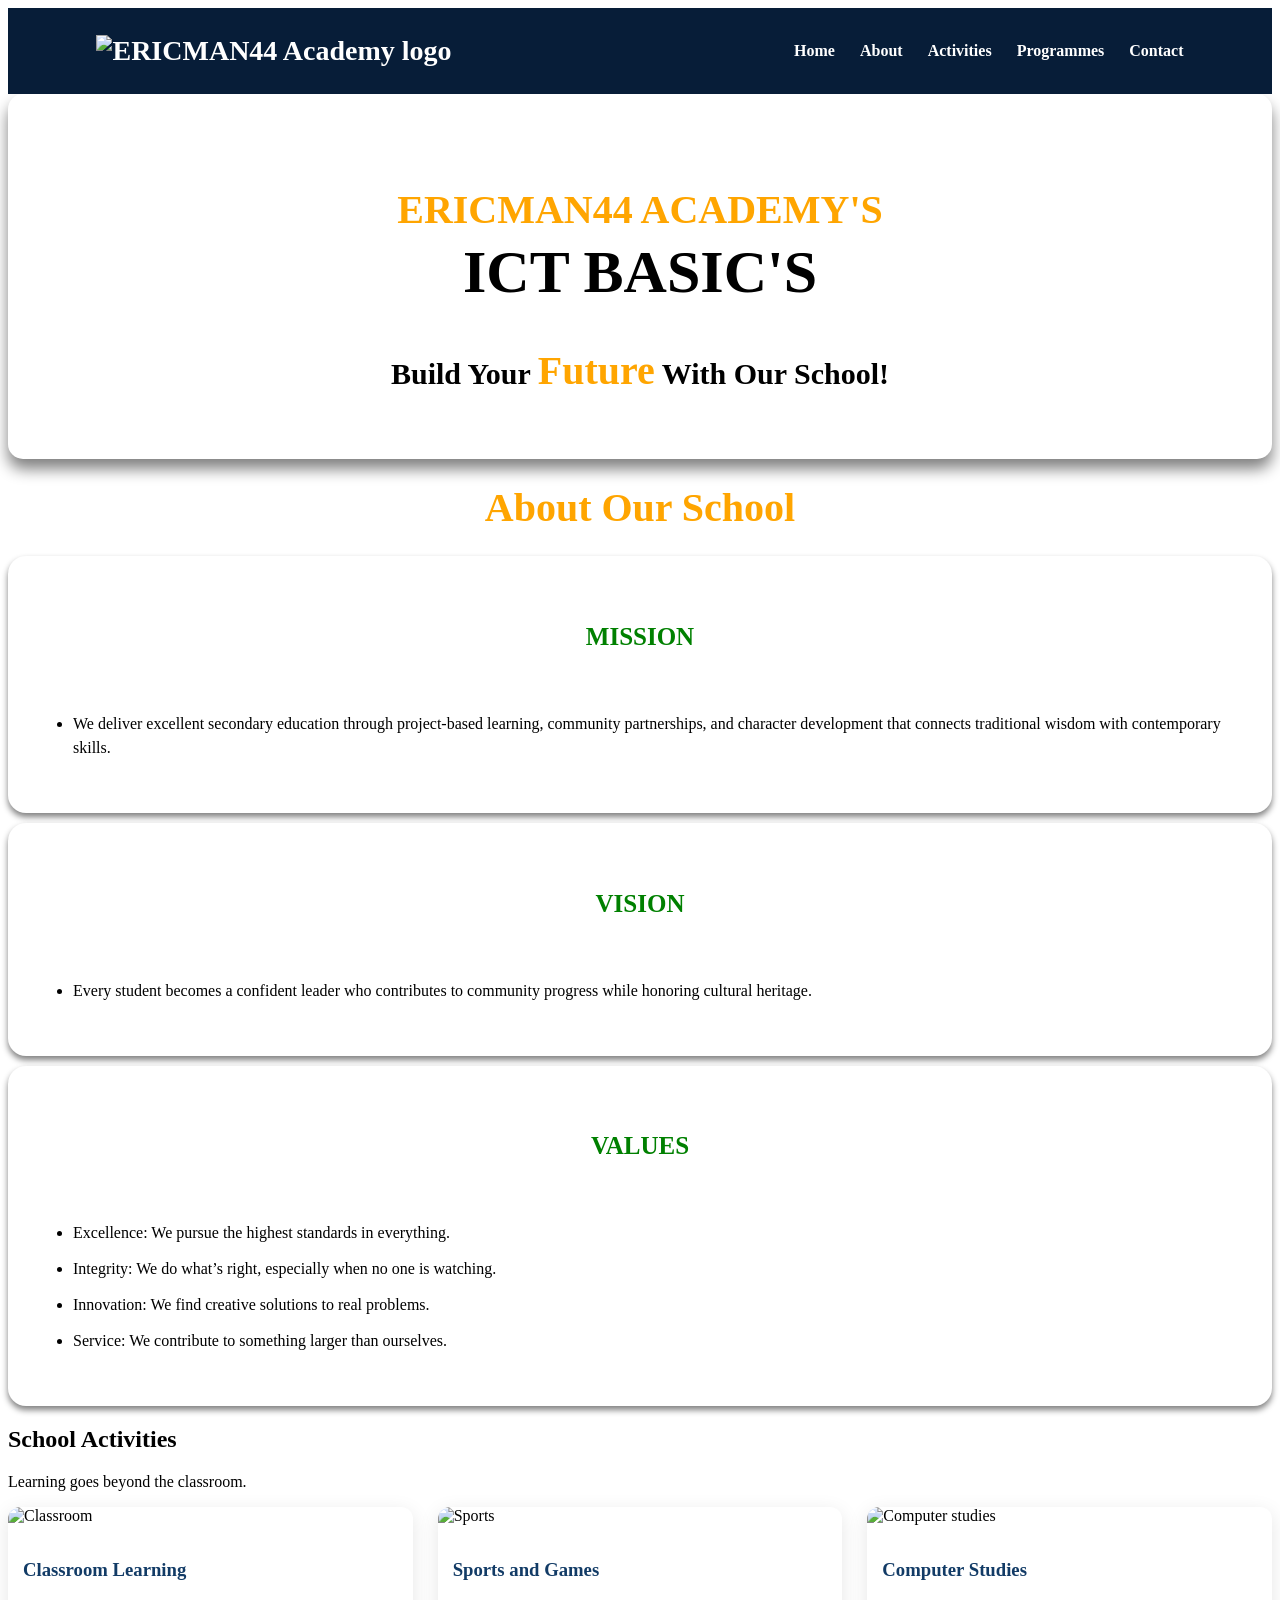
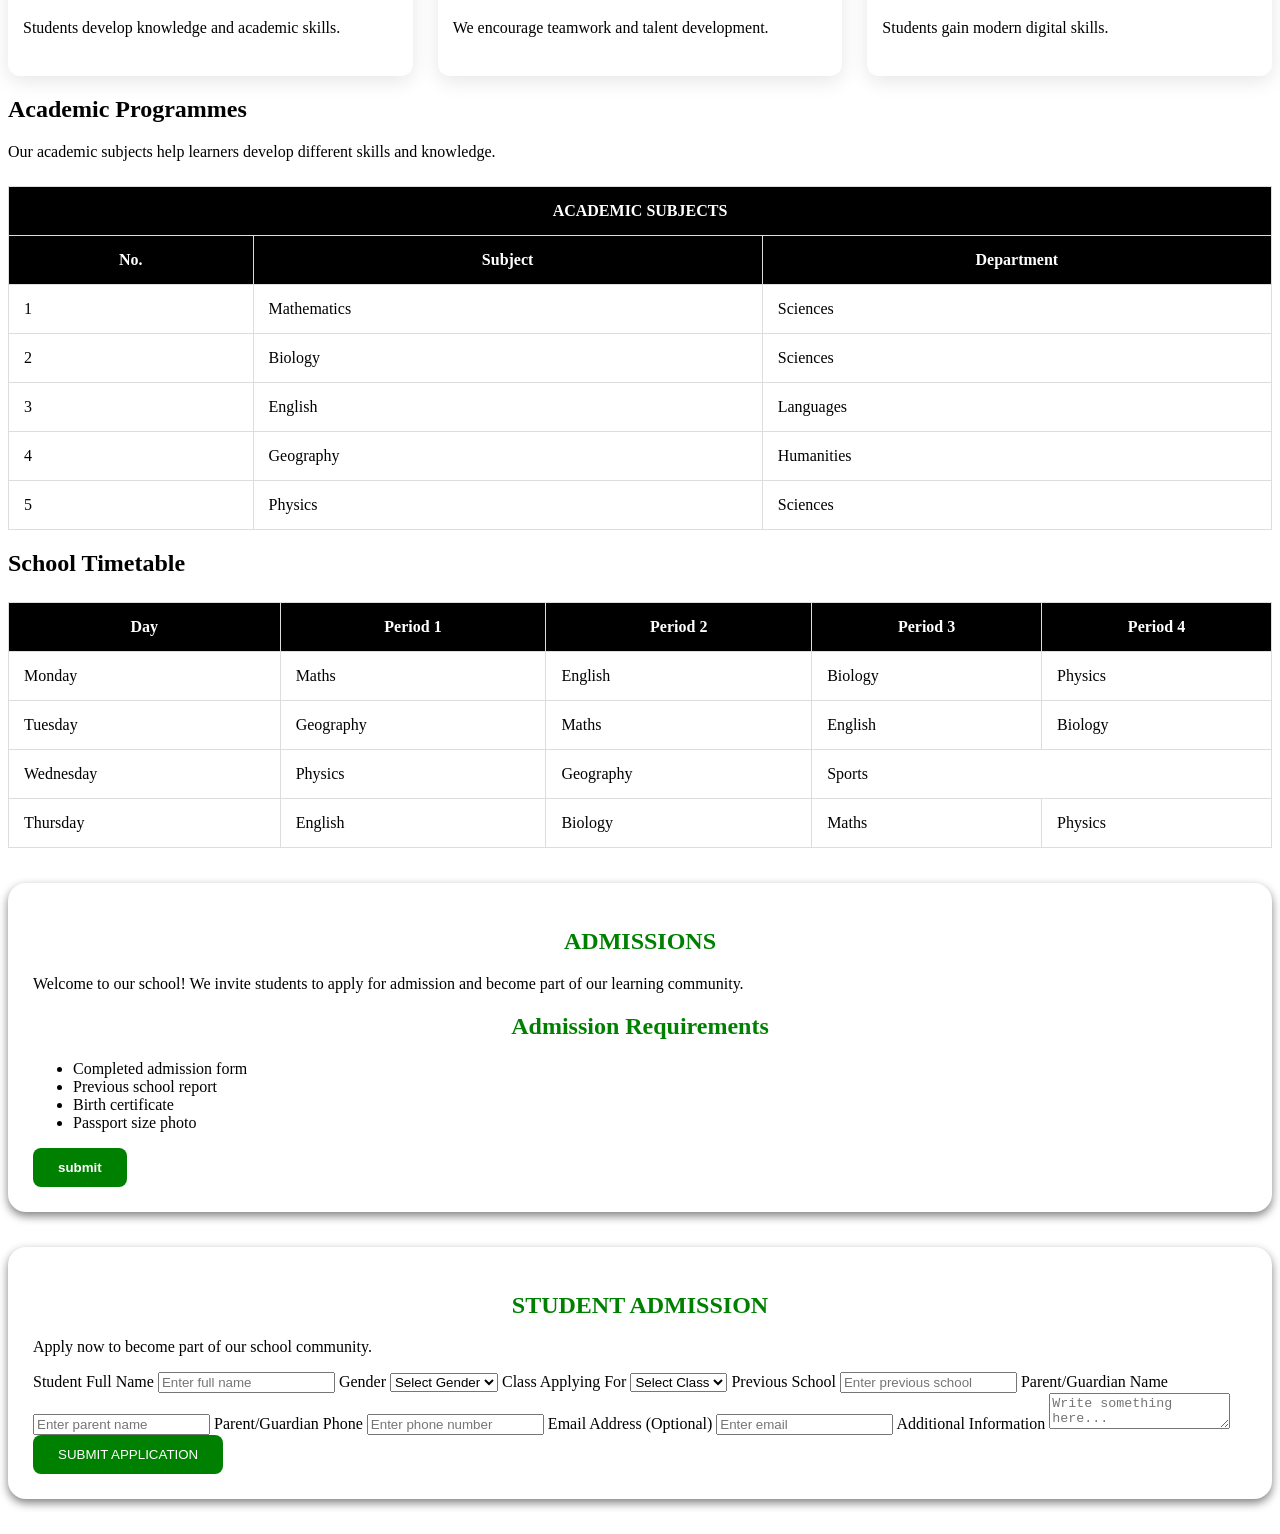
==== index.html @ e3e267e8 "Add files via upload" ====
<!DOCTYPE html>
<html lang="en">

<head>
  <meta charset="UTF-8">
  <meta name="viewport" content="width=device-width, initial-scale=1">
  <title>ERICMAN44 Academy | ICT Basics School</title>
  <meta name="description" content="ERICMAN44 Academy offers ICT and secondary education. Apply for admission today.">
  <link rel="icon" href="https://i.postimg.cc/7Yw3tvWm/file-00000000a6fc820887e0f2f9cf1c57c9.png">
  <meta property="og:image" content="https://i.postimg.cc/R0LdZM8k/file-000000005c0482089b9b3dc74220c206.png">
  <meta property="og:title" content="ERICMAN44 Academy">
  <meta property="og:description" content="ERICMAN44 Academy offers ICT and secondary education. Apply for admission today.">
  <link rel="stylesheet" href="style.css">
</head>

<body>
  <nav class="navbar">
    <div class="logo">
      <img src="https://i.postimg.cc/7Yw3tvWm/file-00000000a6fc820887e0f2f9cf1c57c9.png" width="200px" alt="ERICMAN44 Academy logo">
    </div>

    <button class="menu-btn" id="menuBtn">☰</button>

    <ul class="nav-links" id="navLinks">
      <li><a href="#home">Home</a></li>
      <li><a href="#about">About</a></li>
      <li><a href="#activities">Activities</a></li>
      <li><a href="#programmes">Programmes</a></li>
      <li><a href="#contact">Contact</a></li>
    </ul>
  </nav>

  <header id="home">
    <h1><span>ERICMAN44 ACADEMY'S</span><br>ICT BASIC'S</h1>
    <p>Build Your <span>Future</span> With Our School!</p>
  </header>

  <small-heading id="about">
    <h2><b><span>About Our School</span></b></h2>
  </small-heading>

  <div class="container">
    <h5>MISSION</h5>
    <ul>
      <li>We deliver excellent secondary education through project-based learning, community partnerships, and character development that connects traditional wisdom with contemporary skills.</li>
    </ul>
  </div>

  <div class="container">
    <h5>VISION</h5>
    <ul>
      <li>Every student becomes a confident leader who contributes to community progress while honoring cultural heritage.</li>
    </ul>
  </div>

  <div class="container">
    <h5>VALUES</h5>
    <ul>
      <li>Excellence: We pursue the highest standards in everything.</li>
      <li>Integrity: We do what’s right, especially when no one is watching.</li>
      <li>Innovation: We find creative solutions to real problems.</li>
      <li>Service: We contribute to something larger than ourselves.</li>
    </ul>
  </div>

  <h2 id="activities">School Activities</h2>

  <p class="description">
    Learning goes beyond the classroom.
  </p>

  <div class="activity-grid">

    <div class="activity-card">
      <img src="https://i.postimg.cc/Vk3QWNH6/images-(6).jpg" alt="Classroom">
      <h3>Classroom Learning</h3>
      <p>Students develop knowledge and academic skills.</p>
    </div>

    <div class="activity-card">
      <img src="https://i.postimg.cc/bw0H3Cmg/images-(8).jpg" alt="Sports">
      <h3>Sports and Games</h3>
      <p>We encourage teamwork and talent development.</p>
    </div>

    <div class="activity-card">
      <img src="https://images.unsplash.com/photo-1516321318423-f06f85e504b3?w=700" alt="Computer studies">
      <h3>Computer Studies</h3>
      <p>Students gain modern digital skills.</p>
    </div>
  </div>

  <section id="programmes" class="section">

    <h2>Academic Programmes</h2>

    <p class="description">
      Our academic subjects help learners develop
      different skills and knowledge.
    </p>

    <div class="table-container">

      <table>
        <tr>
          <th colspan="3">ACADEMIC SUBJECTS</th>
        </tr>

        <tr>
          <th>No.</th>
          <th>Subject</th>
          <th>Department</th>
        </tr>

        <tr><td>1</td><td>Mathematics</td><td>Sciences</td></tr>
        <tr><td>2</td><td>Biology</td><td>Sciences</td></tr>
        <tr><td>3</td><td>English</td><td>Languages</td></tr>
        <tr><td>4</td><td>Geography</td><td>Humanities</td></tr>
        <tr><td>5</td><td>Physics</td><td>Sciences</td></tr>
      </table>

    </div>

  </section>

  <section id="timetable" class="section">

    <h2>School Timetable</h2>

    <div class="table-container">

      <table>
        <tr>
          <th>Day</th>
          <th>Period 1</th>
          <th>Period 2</th>
          <th>Period 3</th>
          <th>Period 4</th>
        </tr>

        <tr>
          <td>Monday</td>
          <td>Maths</td>
          <td>English</td>
          <td>Biology</td>
          <td>Physics</td>
        </tr>

        <tr>
          <td>Tuesday</td>
          <td>Geography</td>
          <td>Maths</td>
          <td>English</td>
          <td>Biology</td>
        </tr>

        <tr>
          <td>Wednesday</td>
          <td>Physics</td>
          <td>Geography</td>
          <td colspan="2">Sports</td>
        </tr>

        <tr>
          <td>Thursday</td>
          <td>English</td>
          <td>Biology</td>
          <td>Maths</td>
          <td>Physics</td>
        </tr>
      </table>

    </div>

  </section>

  <div class="admissions">
    <h2>ADMISSIONS</h2>
    <p>Welcome to our school! We invite students to apply for admission and become part of our learning community.</p>
    <h2><b>Admission Requirements</b></h2>
    <ul>
      <li>Completed admission form</li>
      <li>Previous school report</li>
      <li>Birth certificate</li>
      <li>Passport size photo</li>
    </ul>
    <button>submit</button>
  </div>

  <section class="admissionn">
    <h2>STUDENT ADMISSION</h2>
    <p>Apply now to become part of our school community.</p>

    <form id="admissionForm">

      <label>Student Full Name</label>
      <input type="text" placeholder="Enter full name" required>

      <label>Gender</label>
      <select required>
        <option value="">Select Gender</option>
        <option>Male</option>
        <option>Female</option>
      </select>

      <label>Class Applying For</label>
      <select required>
        <option value="">Select Class</option>
        <option>S1</option>
        <option>S2</option>
        <option>S3</option>
        <option>S4</option>
        <option>S5</option>
        <option>S6</option>
      </select>

      <label>Previous School</label>
      <input type="text" placeholder="Enter previous school">

      <label>Parent/Guardian Name</label>
      <input type="text" placeholder="Enter parent name" required>

      <label>Parent/Guardian Phone</label>
      <input type="tel" placeholder="Enter phone number" required>

      <label>Email Address (Optional)</label>
      <input type="email" placeholder="Enter email">

      <label>Additional Information</label>
      <textarea placeholder="Write something here..."></textarea>

      <button type="submit">SUBMIT APPLICATION</button>

    </form>
  </section>

</body>

</html>
---- style.css ----
.navbar {
    display: flex;
    justify-content: space-between;
    align-items: center;
    background: #071d38;
    padding: 18px 7%;
    position: sticky;
    top: 0;
    z-index: 1000;
}

.logo {
    color: white;
    font-size: 28px;
    font-weight: bold;
}

.logo span {
    color: #ffc107;
}

.nav-links {
    display: flex;
    list-style: none;
    gap: 25px;
}

.nav-links a {
    color: white;
    text-decoration: none;
    font-weight: bold;
    transition: 0.3s;
}

.nav-links a:hover {
    color: #ffc107;
}

.menu-btn,
.theme-btn {
    background: none;
    border: none;
    color: white;
    font-size: 24px;
    cursor: pointer;
}

.menu-btn {
    display: none;
}

body{
  background-color: white;
}
header{
  text-align: center;
  font-size: 30px;
  font-weight: bold;
  border-radius: 15px;
  background-color: white;
  padding: 35px ;
  box-shadow: 0 10px 15px gray;
}
span{
  font-size: 40px;
  color: orange;
}
small-heading{
  color: green;
  font-size: 20px;
  text-align: center;
}

.container {
  display: flex;
  flex-direction: column;
  gap: 25px;
  padding: 20px;
}

.container {
  background-color: white;
  padding: 25px;
  border-radius: 18px;
  box-shadow: 0 4px 6px gray;
  margin-bottom: 10px;
}

.container h5 {
  text-align: center;
  color: green;
  margin-bottom: 20px;
  font-size: 25px;
}

.container p {
  font-size: 20px;
  line-height: 1.6;
}

.container li {
  margin-bottom: 12px;
  line-height: 1.5;
}

.activities {
  background: #e8eef6;
}

.activity-grid {
  display: grid;
  grid-template-columns: repeat(3, 1fr);
  gap: 25px;
}

.activity-card {
  background: white;
  border-radius: 12px;
  overflow: hidden;
  box-shadow: 0 5px 20px rgba(0, 0, 0, 0.1);
  transition: 0.3s;
}

.activity-card:hover {
  transform: translateY(-10px);
}

.activity-card img {
  width: 100%;
  height: 220px;
  object-fit: cover;
}

.activity-card h3 {
  color: #123b66;
  padding: 15px;
}

.activity-card p {
  padding: 0 15px 20px;
  line-height: 1.6;
}
.admissions {
  background: white;
  padding: 25px;
  margin: 35px 0;
  border-radius: 18px;
  box-shadow: 0 4px 10px gray;
}
.table-container {
    overflow-x: auto;
    margin-top: 25px;
}

table {
    width: 100%;
    border-collapse: collapse;
    background: white;
}

th {
    background: black;
    color: white;
}

td, th {
    border: 1px solid #ddd;
    padding: 15px;
}


.admissions h2 {
  text-align: center;
  color: green;
}

.admissions button {
  background:green;
  color: white;
  padding: 12px 25px;
  border: none;
  border-radius: 8px;
  font-weight: bold;
}
.container p {
  font-size: 20px;
font-weight: bold;
}
.admissionn {
  background: white;
  padding: 25px;
  margin: 35px 0;
  border-radius: 18px;
  box-shadow: 0 4px 10px gray;
}

.admissionn h2 {
  text-align: center;
  color: green;
}

.admissionn button {
  background: green;
  color: white;
  padding: 12px 25px;
  border: none;
  border-radius: 8px;
}
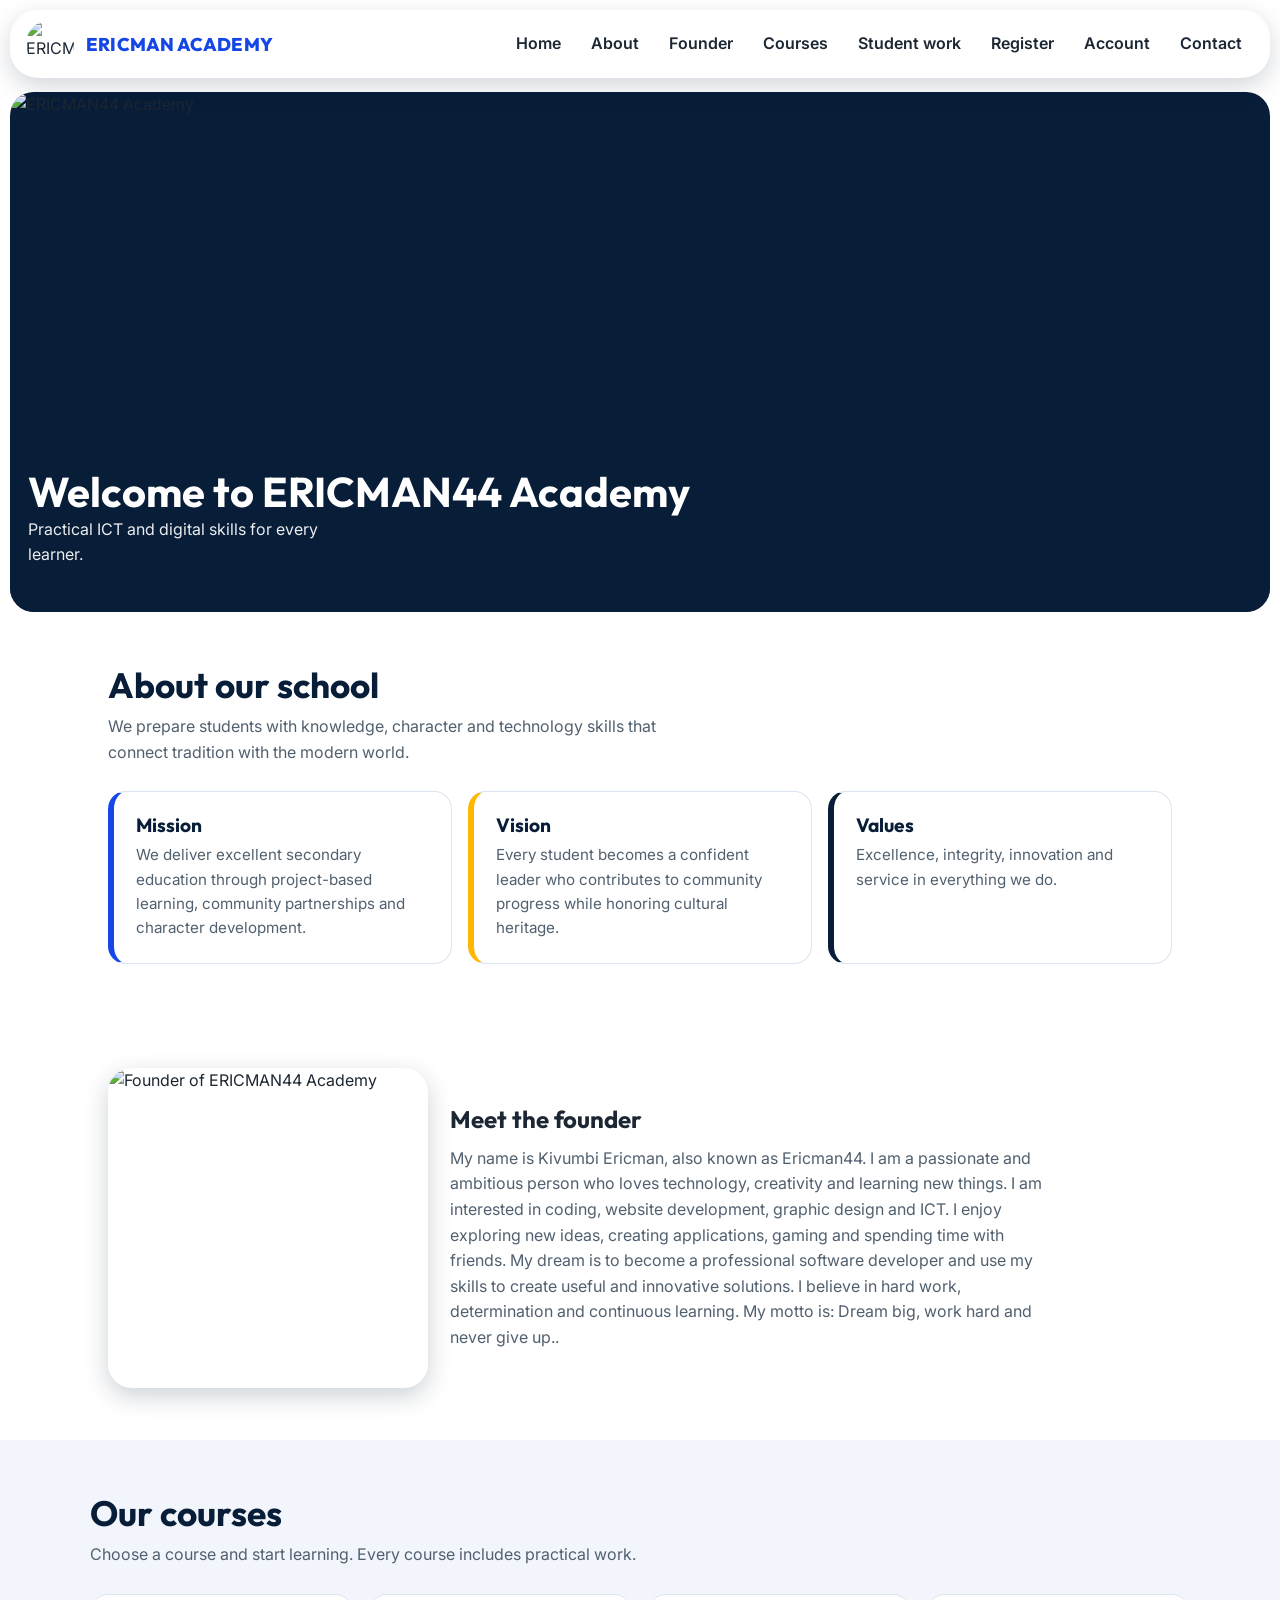
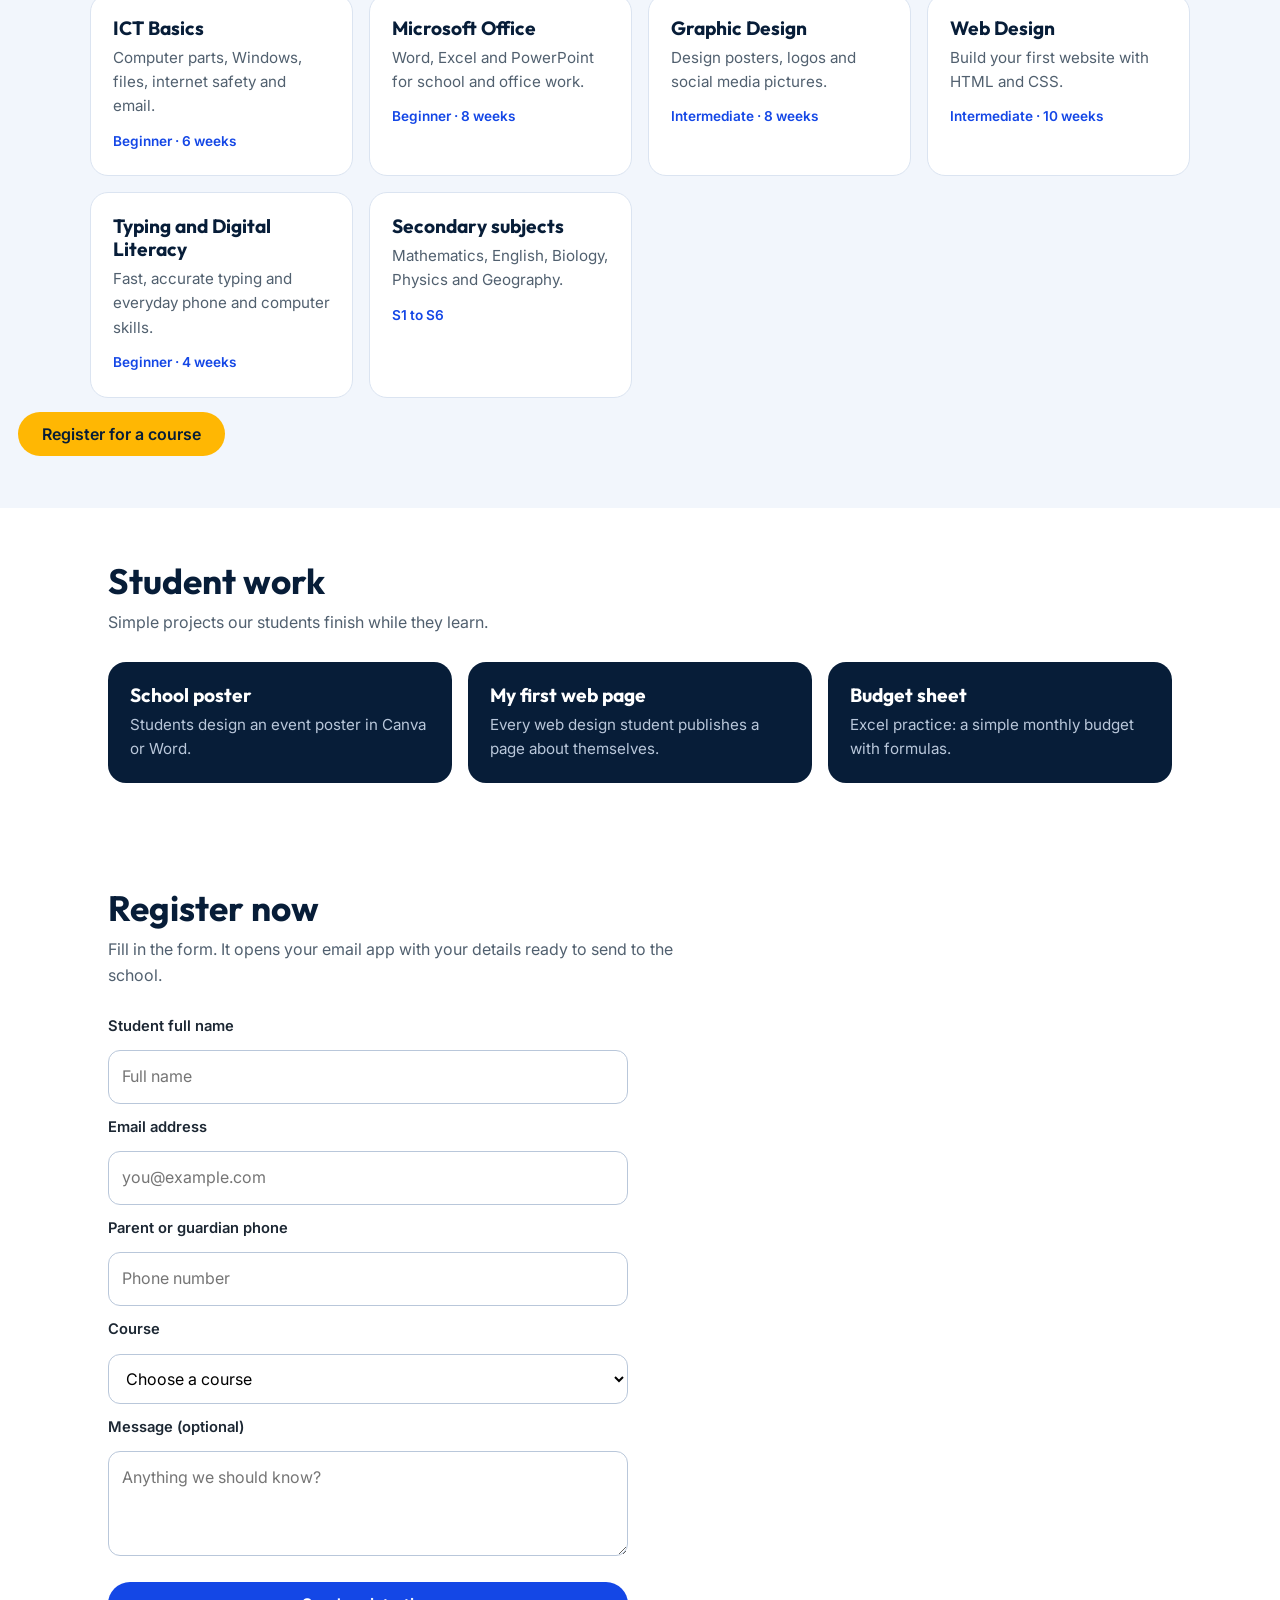
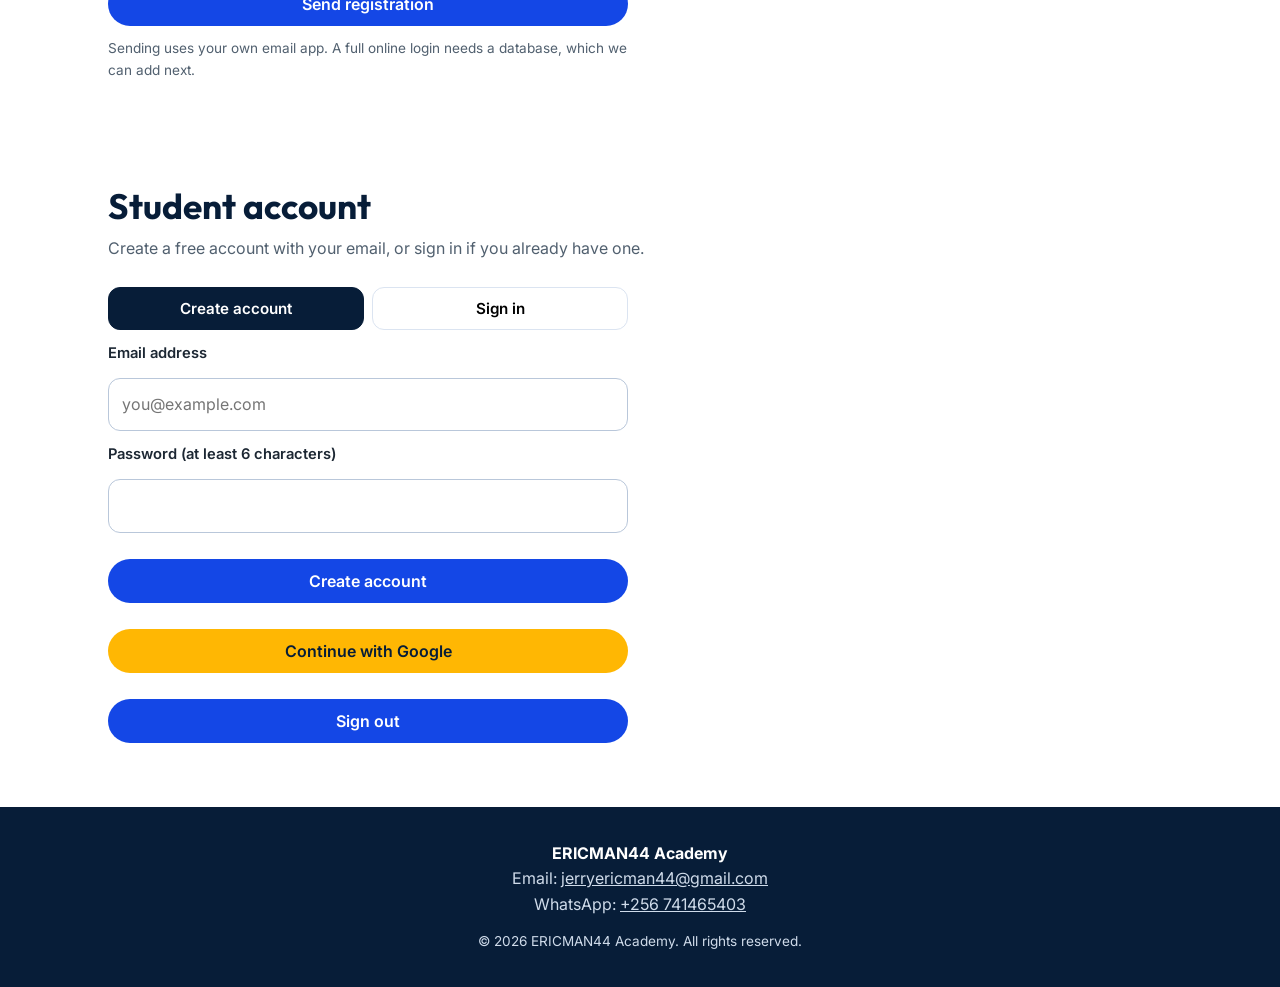
==== commit bea59ab5: "Add files via upload" ====
--- a/index.html
+++ b/index.html
@@ -1,239 +1,130 @@
 <!DOCTYPE html>
 <html lang="en">
+<head>
+<meta charset="UTF-8">
+<meta name="viewport" content="width=device-width, initial-scale=1">
+<title>ERICMAN44 Academy | ICT Basics School</title>
+<meta name="description" content="ERICMAN44 Academy offers ICT, computer and digital skills courses. Register today.">
+<link rel="icon" href="https://i.postimg.cc/PfZ6hrBQ/file-00000000d3108211ac545319ef8239e4.png">
+<meta property="og:title" content="ERICMAN44 Academy">
+<meta property="og:description" content="ICT, computer and digital skills courses. Register today.">
+<meta property="og:image" content="https://i.postimg.cc/R0LdZM8k/file-000000005c0482089b9b3dc74220c206.png">
+<link rel="preconnect" href="https://fonts.googleapis.com">
+<link href="https://fonts.googleapis.com/css2?family=Outfit:wght@600;800&family=Inter:wght@400;500;600&display=swap" rel="stylesheet">
+<link rel="stylesheet" href="style.css">
+</head>
+<body>
 
-<head>
-  <meta charset="UTF-8">
-  <meta name="viewport" content="width=device-width, initial-scale=1">
-  <title>ERICMAN44 Academy | ICT Basics School</title>
-  <meta name="description" content="ERICMAN44 Academy offers ICT and secondary education. Apply for admission today.">
-  <link rel="icon" href="https://i.postimg.cc/7Yw3tvWm/file-00000000a6fc820887e0f2f9cf1c57c9.png">
-  <meta property="og:image" content="https://i.postimg.cc/R0LdZM8k/file-000000005c0482089b9b3dc74220c206.png">
-  <meta property="og:title" content="ERICMAN44 Academy">
-  <meta property="og:description" content="ERICMAN44 Academy offers ICT and secondary education. Apply for admission today.">
-  <link rel="stylesheet" href="style.css">
-</head>
+<header class="nav">
+  <div class="bar">
+    <img src="https://i.postimg.cc/PfZ6hrBQ/file-00000000d3108211ac545319ef8239e4.png" alt="ERICMAN44 Academy logo">
+    <span class="brand">ERICMAN ACADEMY</span>
+    <button class="burger" id="burger" aria-label="Open menu" aria-expanded="false">☰</button>
+  </div>
+  <ul class="menu" id="menu">
+    <li><a href="#home">Home</a></li>
+    <li><a href="#about">About</a></li>
+    <li><a href="#founder">Founder</a></li>
+    <li><a href="#courses">Courses</a></li>
+    <li><a href="#work">Student work</a></li>
+    <li><a href="#register">Register</a></li>
+    <li><a href="#account">Account</a></li>
+    <li><a href="#contact">Contact</a></li>
+  </ul>
+</header>
 
-<body>
-  <nav class="navbar">
-    <div class="logo">
-      <img src="https://i.postimg.cc/7Yw3tvWm/file-00000000a6fc820887e0f2f9cf1c57c9.png" width="200px" alt="ERICMAN44 Academy logo">
+<main id="home">
+  <!-- To add your own pictures: copy one <div class="slide"> block and change the image link and words. -->
+  <div class="slider" id="slider" aria-label="School pictures">
+    <div class="track" id="track">
+      <div class="slide"><img src="https://i.postimg.cc/k4t0t2c5/IMG-20261127-WA0011.jpg" alt="ERICMAN44 Academy"><div class="cap"><h2>Welcome to ERICMAN44 Academy</h2><p>Practical ICT and digital skills for every learner.</p></div></div>
+      <div class="slide"><img src="https://i.postimg.cc/5NmZvdwF/IMG-20261127-WA0006.jpg" alt="Learning at ERICMAN44 Academy"><div class="cap"><h2>Learning that builds your future</h2><p>Hands-on lessons, real projects.</p></div></div>
+      <div class="slide"><img src="https://i.postimg.cc/Vk3QWNH6/images-(6).jpg" alt="Students in a classroom"><div class="cap"><h2>Build your future with ICT</h2><p>Join our learning community.</p></div></div>
+      <div class="slide"><img src="https://images.unsplash.com/photo-1516321318423-f06f85e504b3?w=1000" alt="Computer studies"><div class="cap"><h2>Learn modern digital skills</h2><p>Registration is open. Apply today.</p></div></div>
     </div>
-
-    <button class="menu-btn" id="menuBtn">☰</button>
-
-    <ul class="nav-links" id="navLinks">
-      <li><a href="#home">Home</a></li>
-      <li><a href="#about">About</a></li>
-      <li><a href="#activities">Activities</a></li>
-      <li><a href="#programmes">Programmes</a></li>
-      <li><a href="#contact">Contact</a></li>
-    </ul>
-  </nav>
-
-  <header id="home">
-    <h1><span>ERICMAN44 ACADEMY'S</span><br>ICT BASIC'S</h1>
-    <p>Build Your <span>Future</span> With Our School!</p>
-  </header>
-
-  <small-heading id="about">
-    <h2><b><span>About Our School</span></b></h2>
-  </small-heading>
-
-  <div class="container">
-    <h5>MISSION</h5>
-    <ul>
-      <li>We deliver excellent secondary education through project-based learning, community partnerships, and character development that connects traditional wisdom with contemporary skills.</li>
-    </ul>
+    <div class="dots" id="dots"></div>
   </div>
 
-  <div class="container">
-    <h5>VISION</h5>
-    <ul>
-      <li>Every student becomes a confident leader who contributes to community progress while honoring cultural heritage.</li>
-    </ul>
-  </div>
-
-  <div class="container">
-    <h5>VALUES</h5>
-    <ul>
-      <li>Excellence: We pursue the highest standards in everything.</li>
-      <li>Integrity: We do what’s right, especially when no one is watching.</li>
-      <li>Innovation: We find creative solutions to real problems.</li>
-      <li>Service: We contribute to something larger than ourselves.</li>
-    </ul>
-  </div>
-
-  <h2 id="activities">School Activities</h2>
-
-  <p class="description">
-    Learning goes beyond the classroom.
-  </p>
-
-  <div class="activity-grid">
-
-    <div class="activity-card">
-      <img src="https://i.postimg.cc/Vk3QWNH6/images-(6).jpg" alt="Classroom">
-      <h3>Classroom Learning</h3>
-      <p>Students develop knowledge and academic skills.</p>
+  <section class="about" id="about">
+    <h2>About our school</h2>
+    <p class="lead">We prepare students with knowledge, character and technology skills that connect tradition with the modern world.</p>
+    <div class="grid">
+      <div class="card"><h3>Mission</h3><p>We deliver excellent secondary education through project-based learning, community partnerships and character development.</p></div>
+      <div class="card"><h3>Vision</h3><p>Every student becomes a confident leader who contributes to community progress while honoring cultural heritage.</p></div>
+      <div class="card"><h3>Values</h3><p>Excellence, integrity, innovation and service in everything we do.</p></div>
     </div>
-
-    <div class="activity-card">
-      <img src="https://i.postimg.cc/bw0H3Cmg/images-(8).jpg" alt="Sports">
-      <h3>Sports and Games</h3>
-      <p>We encourage teamwork and talent development.</p>
-    </div>
-
-    <div class="activity-card">
-      <img src="https://images.unsplash.com/photo-1516321318423-f06f85e504b3?w=700" alt="Computer studies">
-      <h3>Computer Studies</h3>
-      <p>Students gain modern digital skills.</p>
-    </div>
-  </div>
-
-  <section id="programmes" class="section">
-
-    <h2>Academic Programmes</h2>
-
-    <p class="description">
-      Our academic subjects help learners develop
-      different skills and knowledge.
-    </p>
-
-    <div class="table-container">
-
-      <table>
-        <tr>
-          <th colspan="3">ACADEMIC SUBJECTS</th>
-        </tr>
-
-        <tr>
-          <th>No.</th>
-          <th>Subject</th>
-          <th>Department</th>
-        </tr>
-
-        <tr><td>1</td><td>Mathematics</td><td>Sciences</td></tr>
-        <tr><td>2</td><td>Biology</td><td>Sciences</td></tr>
-        <tr><td>3</td><td>English</td><td>Languages</td></tr>
-        <tr><td>4</td><td>Geography</td><td>Humanities</td></tr>
-        <tr><td>5</td><td>Physics</td><td>Sciences</td></tr>
-      </table>
-
-    </div>
-
   </section>
 
-  <section id="timetable" class="section">
-
-    <h2>School Timetable</h2>
-
-    <div class="table-container">
-
-      <table>
-        <tr>
-          <th>Day</th>
-          <th>Period 1</th>
-          <th>Period 2</th>
-          <th>Period 3</th>
-          <th>Period 4</th>
-        </tr>
-
-        <tr>
-          <td>Monday</td>
-          <td>Maths</td>
-          <td>English</td>
-          <td>Biology</td>
-          <td>Physics</td>
-        </tr>
-
-        <tr>
-          <td>Tuesday</td>
-          <td>Geography</td>
-          <td>Maths</td>
-          <td>English</td>
-          <td>Biology</td>
-        </tr>
-
-        <tr>
-          <td>Wednesday</td>
-          <td>Physics</td>
-          <td>Geography</td>
-          <td colspan="2">Sports</td>
-        </tr>
-
-        <tr>
-          <td>Thursday</td>
-          <td>English</td>
-          <td>Biology</td>
-          <td>Maths</td>
-          <td>Physics</td>
-        </tr>
-      </table>
-
+  <!-- EDIT THIS SECTION: replace "Your Name" and the paragraphs with your real story. -->
+  <section class="profile" id="founder">
+    <img src="https://i.postimg.cc/4xS2bJn7/file-000000003e208208a47a3c5615e05f3e.png" alt="Founder of ERICMAN44 Academy">
+    <div>
+      <h2>Meet the founder</h2>
+      <p>My name is Kivumbi Ericman, also known as Ericman44. I am a passionate and ambitious person who loves technology, creativity and learning new things. I am interested in coding, website development, graphic design and ICT. I enjoy exploring new ideas, creating applications, gaming and spending time with friends. My dream is to become a professional software developer and use my skills to create useful and innovative solutions. I believe in hard work, determination and continuous learning. My motto is: Dream big, work hard and never give up..</p>
+     
     </div>
-
   </section>
 
-  <div class="admissions">
-    <h2>ADMISSIONS</h2>
-    <p>Welcome to our school! We invite students to apply for admission and become part of our learning community.</p>
-    <h2><b>Admission Requirements</b></h2>
-    <ul>
-      <li>Completed admission form</li>
-      <li>Previous school report</li>
-      <li>Birth certificate</li>
-      <li>Passport size photo</li>
-    </ul>
-    <button>submit</button>
-  </div>
+  <section class="courses" id="courses">
+    <h2>Our courses</h2>
+    <p class="lead">Choose a course and start learning. Every course includes practical work.</p>
+    <div class="grid">
+      <div class="card"><h3>ICT Basics</h3><p>Computer parts, Windows, files, internet safety and email.</p><span class="meta">Beginner · 6 weeks</span></div>
+      <div class="card"><h3>Microsoft Office</h3><p>Word, Excel and PowerPoint for school and office work.</p><span class="meta">Beginner · 8 weeks</span></div>
+      <div class="card"><h3>Graphic Design</h3><p>Design posters, logos and social media pictures.</p><span class="meta">Intermediate · 8 weeks</span></div>
+      <div class="card"><h3>Web Design</h3><p>Build your first website with HTML and CSS.</p><span class="meta">Intermediate · 10 weeks</span></div>
+      <div class="card"><h3>Typing and Digital Literacy</h3><p>Fast, accurate typing and everyday phone and computer skills.</p><span class="meta">Beginner · 4 weeks</span></div>
+      <div class="card"><h3>Secondary subjects</h3><p>Mathematics, English, Biology, Physics and Geography.</p><span class="meta">S1 to S6</span></div>
+    </div>
+    <a class="btn alt" href="#register">Register for a course</a>
+  </section>
 
-  <section class="admissionn">
-    <h2>STUDENT ADMISSION</h2>
-    <p>Apply now to become part of our school community.</p>
+  <section class="work" id="work">
+    <h2>Student work</h2>
+    <p class="lead">Simple projects our students finish while they learn.</p>
+    <div class="grid">
+      <div class="card"><h3>School poster</h3><p>Students design an event poster in Canva or Word.</p></div>
+      <div class="card"><h3>My first web page</h3><p>Every web design student publishes a page about themselves.</p></div>
+      <div class="card"><h3>Budget sheet</h3><p>Excel practice: a simple monthly budget with formulas.</p></div>
+    </div>
+  </section>
 
-    <form id="admissionForm">
-
-      <label>Student Full Name</label>
-      <input type="text" placeholder="Enter full name" required>
-
-      <label>Gender</label>
-      <select required>
-        <option value="">Select Gender</option>
-        <option>Male</option>
-        <option>Female</option>
-      </select>
-
-      <label>Class Applying For</label>
-      <select required>
-        <option value="">Select Class</option>
-        <option>S1</option>
-        <option>S2</option>
-        <option>S3</option>
-        <option>S4</option>
-        <option>S5</option>
-        <option>S6</option>
-      </select>
-
-      <label>Previous School</label>
-      <input type="text" placeholder="Enter previous school">
-
-      <label>Parent/Guardian Name</label>
-      <input type="text" placeholder="Enter parent name" required>
-
-      <label>Parent/Guardian Phone</label>
-      <input type="tel" placeholder="Enter phone number" required>
-
-      <label>Email Address (Optional)</label>
-      <input type="email" placeholder="Enter email">
-
-      <label>Additional Information</label>
-      <textarea placeholder="Write something here..."></textarea>
-
-      <button type="submit">SUBMIT APPLICATION</button>
-
+  <section id="register">
+    <h2>Register now</h2>
+    <p class="lead">Fill in the form. It opens your email app with your details ready to send to the school.</p>
+    <form id="regForm">
+      <label for="name">Student full name</label><input id="name" required placeholder="Full name">
+      <label for="email">Email address</label><input id="email" type="email" required placeholder="you@example.com">
+      <label for="phone">Parent or guardian phone</label><input id="phone" type="tel" required placeholder="Phone number">
+      <label for="course">Course</label>
+      <select id="course" required><option value="">Choose a course</option><option>ICT Basics</option><option>Microsoft Office</option><option>Graphic Design</option><option>Web Design</option><option>Typing and Digital Literacy</option><option>Secondary subjects</option></select>
+      <label for="msg">Message (optional)</label><textarea id="msg" rows="3" placeholder="Anything we should know?"></textarea>
+      <button class="btn" type="submit">Send registration</button>
+      <p class="note">Sending uses your own email app. A full online login needs a database, which we can add next.</p>
     </form>
   </section>
+<section id="account">
+    <h2>Student account</h2>
+    <p class="lead">Create a free account with your email, or sign in if you already have one.</p>
+    <form id="authForm">
+      <div class="tabs"><button type="button" id="tabUp" class="on">Create account</button><button type="button" id="tabIn">Sign in</button></div>
+      <label for="aEmail">Email address</label><input id="aEmail" type="email" required placeholder="you@example.com" autocomplete="email">
+      <label for="aPass">Password (at least 6 characters)</label><input id="aPass" type="password" minlength="6" required autocomplete="new-password">
+      <button class="btn" type="submit" id="authBtn">Create account</button>
+      <button class="btn alt" type="button" id="googleBtn">Continue with Google</button>
+      <button class="btn" type="button" id="outBtn" hidden>Sign out</button>
+      <p class="note" id="authMsg" role="status"></p>
+    </form>
+  </section>
+</main>
 
+<footer id="contact">
+  <p><b>ERICMAN44 Academy</b></p>
+  <p>Email: <a id="mailLink" href="#">jerryericman44@gmail.com</a></p>
+  <p>WhatsApp: <a id="waLink" href="#">+256 741465403</a></p>
+  <p style="margin-top:14px;font-size:.85rem">© 2026 ERICMAN44 Academy. All rights reserved.</p>
+</footer>
+
+<script src="script.js"></script>
 </body>
-
 </html>
--- a/style.css
+++ b/style.css
@@ -1,208 +1,72 @@
-.navbar {
-    display: flex;
-    justify-content: space-between;
-    align-items: center;
-    background: #071d38;
-    padding: 18px 7%;
-    position: sticky;
-    top: 0;
-    z-index: 1000;
-}
+:root{--navy:#071d38;--blue:#1447e6;--gold:#ffb703;--ink:#1c2733;--mist:#f2f6fc;--line:#dbe4f1}
+*{box-sizing:border-box;margin:0;padding:0}
+html{scroll-behavior:smooth;scroll-padding-top:100px}
+body{font-family:Inter,system-ui,sans-serif;color:var(--ink);background:#fff;line-height:1.6}
+h1,h2,h3{font-family:Outfit,Inter,sans-serif;line-height:1.2}
+img{max-width:100%;display:block}
+a{color:inherit}
 
-.logo {
-    color: white;
-    font-size: 28px;
-    font-weight: bold;
-}
+/* Header */
+.nav{position:sticky;top:10px;z-index:50;margin:10px;background:#fff;border-radius:28px;box-shadow:0 8px 24px rgba(7,29,56,.18);padding:10px 16px}
+.bar{display:flex;align-items:center;gap:12px}
+.bar img{width:48px;height:48px;border-radius:50%;object-fit:cover}
+.brand{font:800 1.15rem Outfit,sans-serif;color:var(--blue);flex:1;letter-spacing:.2px}
+.burger{width:46px;height:42px;border:1px solid #888;border-radius:6px;background:#efefef;font-size:1.4rem;cursor:pointer}
+.menu{display:none;list-style:none;padding:10px 0 4px}
+.menu.open{display:block}
+.menu a{display:block;padding:12px 8px;text-decoration:none;font-weight:600;border-top:1px solid var(--line)}
+.menu a:hover{color:var(--blue)}
+@media(min-width:800px){.nav{display:flex;align-items:center;justify-content:space-between}.burger{display:none}.menu{display:flex!important;gap:6px;padding:0}.menu a{border:0;padding:8px 12px;border-radius:20px}.menu a:hover{background:var(--mist)}.brand{flex:0 0 auto;margin-right:20px}}
 
-.logo span {
-    color: #ffc107;
-}
+/* Slider */
+.slider{position:relative;margin:14px 10px 0;border-radius:24px;overflow:hidden;background:var(--navy)}
+.track{display:flex;transition:transform .6s ease}
+.slide{min-width:100%;position:relative;aspect-ratio:16/10;max-height:520px}
+.slide img{width:100%;height:100%;object-fit:cover}
+.slide::after{content:"";position:absolute;inset:0;background:linear-gradient(to top,rgba(7,29,56,.85),rgba(7,29,56,0) 60%)}
+.cap{position:absolute;left:18px;right:18px;bottom:44px;z-index:2;color:#fff}
+.cap h2{font-size:clamp(1.4rem,5vw,2.6rem)}
+.cap p{opacity:.92;max-width:34ch}
+.dots{position:absolute;bottom:14px;left:0;right:0;display:flex;justify-content:center;gap:8px;z-index:3}
+.dots button{width:10px;height:10px;border-radius:50%;border:0;background:rgba(255,255,255,.5);cursor:pointer}
+.dots button.on{background:var(--gold);width:26px;border-radius:10px}
 
-.nav-links {
-    display: flex;
-    list-style: none;
-    gap: 25px;
-}
+/* Sections */
+section{padding:52px 18px;max-width:1100px;margin:0 auto}
+section>h2{font-size:clamp(1.6rem,5vw,2.2rem);color:var(--navy);margin-bottom:8px}
+.lead{color:#51606f;margin-bottom:26px;max-width:60ch}
+.grid{display:grid;gap:16px;grid-template-columns:repeat(auto-fit,minmax(250px,1fr))}
+.card{background:#fff;border:1px solid var(--line);border-radius:18px;padding:22px}
+.card h3{color:var(--navy);margin-bottom:6px;font-size:1.2rem}
+.card p{color:#51606f;font-size:.95rem}
+.meta{display:inline-block;margin-top:12px;font-size:.85rem;font-weight:600;color:var(--blue)}
+.about .card{border-left:6px solid var(--blue)}
+.about .card:nth-child(2){border-left-color:var(--gold)}
+.about .card:nth-child(3){border-left-color:var(--navy)}
+section.courses{background:var(--mist);max-width:none}
+.courses>*{max-width:1100px;margin-left:auto;margin-right:auto}
+.btn{display:inline-block;margin-top:14px;background:var(--blue);color:#fff;border:0;border-radius:30px;padding:12px 24px;font:600 1rem Inter,sans-serif;text-decoration:none;cursor:pointer}
+.btn.alt{background:var(--gold);color:var(--navy)}
+.work .card{background:var(--navy);border:0}
+.work .card h3{color:#fff}.work .card p{color:#b9c7da}
 
-.nav-links a {
-    color: white;
-    text-decoration: none;
-    font-weight: bold;
-    transition: 0.3s;
-}
+/* Form */
+form{display:grid;gap:12px;max-width:520px}
+label{font-weight:600;font-size:.92rem}
+input,select,textarea{width:100%;padding:13px;border:1px solid #b9c7da;border-radius:12px;font:inherit;background:#fff}
+input:focus,select:focus,textarea:focus,button:focus-visible,a:focus-visible{outline:3px solid var(--gold);outline-offset:2px}
+.note{font-size:.85rem;color:#51606f}
+footer{background:var(--navy);color:#cfdbea;padding:34px 18px;text-align:center}
+footer b{color:#fff}
+@media(prefers-reduced-motion:reduce){.track{transition:none}html{scroll-behavior:auto}}
 
-.nav-links a:hover {
-    color: #ffc107;
-}
+/* Founder profile */
+.profile{display:grid;gap:22px;align-items:center}
+.profile img{width:100%;max-width:320px;aspect-ratio:1;object-fit:cover;border-radius:24px;margin:0 auto;box-shadow:0 8px 24px rgba(7,29,56,.2)}
+.profile p{margin-top:12px;color:#51606f;max-width:60ch}
+@media(min-width:700px){.profile{grid-template-columns:320px 1fr}}
 
-.menu-btn,
-.theme-btn {
-    background: none;
-    border: none;
-    color: white;
-    font-size: 24px;
-    cursor: pointer;
-}
-
-.menu-btn {
-    display: none;
-}
-
-body{
-  background-color: white;
-}
-header{
-  text-align: center;
-  font-size: 30px;
-  font-weight: bold;
-  border-radius: 15px;
-  background-color: white;
-  padding: 35px ;
-  box-shadow: 0 10px 15px gray;
-}
-span{
-  font-size: 40px;
-  color: orange;
-}
-small-heading{
-  color: green;
-  font-size: 20px;
-  text-align: center;
-}
-
-.container {
-  display: flex;
-  flex-direction: column;
-  gap: 25px;
-  padding: 20px;
-}
-
-.container {
-  background-color: white;
-  padding: 25px;
-  border-radius: 18px;
-  box-shadow: 0 4px 6px gray;
-  margin-bottom: 10px;
-}
-
-.container h5 {
-  text-align: center;
-  color: green;
-  margin-bottom: 20px;
-  font-size: 25px;
-}
-
-.container p {
-  font-size: 20px;
-  line-height: 1.6;
-}
-
-.container li {
-  margin-bottom: 12px;
-  line-height: 1.5;
-}
-
-.activities {
-  background: #e8eef6;
-}
-
-.activity-grid {
-  display: grid;
-  grid-template-columns: repeat(3, 1fr);
-  gap: 25px;
-}
-
-.activity-card {
-  background: white;
-  border-radius: 12px;
-  overflow: hidden;
-  box-shadow: 0 5px 20px rgba(0, 0, 0, 0.1);
-  transition: 0.3s;
-}
-
-.activity-card:hover {
-  transform: translateY(-10px);
-}
-
-.activity-card img {
-  width: 100%;
-  height: 220px;
-  object-fit: cover;
-}
-
-.activity-card h3 {
-  color: #123b66;
-  padding: 15px;
-}
-
-.activity-card p {
-  padding: 0 15px 20px;
-  line-height: 1.6;
-}
-.admissions {
-  background: white;
-  padding: 25px;
-  margin: 35px 0;
-  border-radius: 18px;
-  box-shadow: 0 4px 10px gray;
-}
-.table-container {
-    overflow-x: auto;
-    margin-top: 25px;
-}
-
-table {
-    width: 100%;
-    border-collapse: collapse;
-    background: white;
-}
-
-th {
-    background: black;
-    color: white;
-}
-
-td, th {
-    border: 1px solid #ddd;
-    padding: 15px;
-}
-
-
-.admissions h2 {
-  text-align: center;
-  color: green;
-}
-
-.admissions button {
-  background:green;
-  color: white;
-  padding: 12px 25px;
-  border: none;
-  border-radius: 8px;
-  font-weight: bold;
-}
-.container p {
-  font-size: 20px;
-font-weight: bold;
-}
-.admissionn {
-  background: white;
-  padding: 25px;
-  margin: 35px 0;
-  border-radius: 18px;
-  box-shadow: 0 4px 10px gray;
-}
-
-.admissionn h2 {
-  text-align: center;
-  color: green;
-}
-
-.admissionn button {
-  background: green;
-  color: white;
-  padding: 12px 25px;
-  border: none;
-  border-radius: 8px;
-}
+/* Account */
+.tabs{display:flex;gap:8px}
+.tabs button{flex:1;padding:11px;border:1px solid var(--line);border-radius:12px;background:#fff;font:600 .95rem Inter,sans-serif;cursor:pointer}
+.tabs button.on{background:var(--navy);color:#fff;border-color:var(--navy)}
